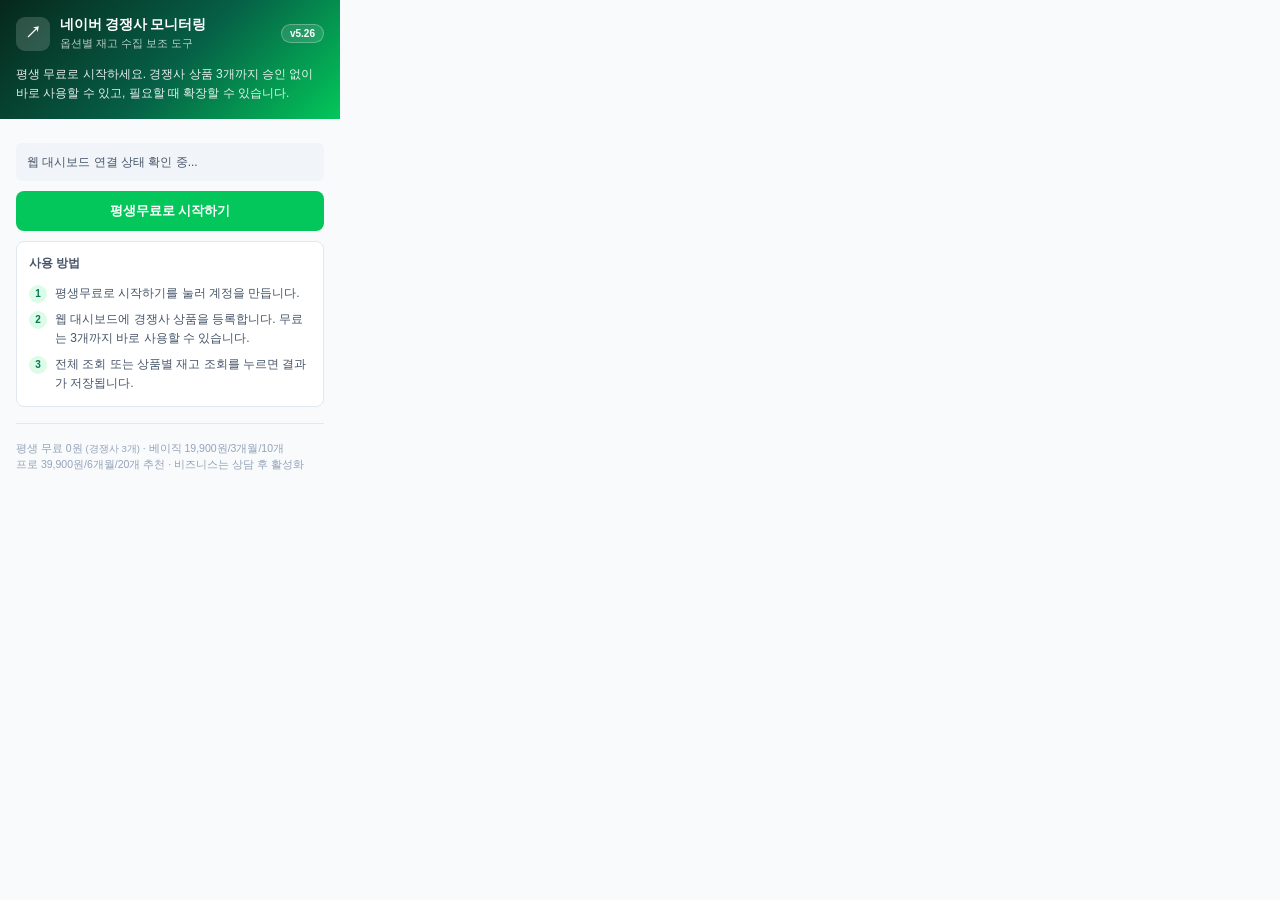
==== chrome_extension/popup.html @ c1a874cf "Block stale extension Coupang fetches" ====
<!DOCTYPE html>
<html lang="ko">
<head>
<meta charset="UTF-8">
<style>
  body { font-family: 'Segoe UI', sans-serif; width: 340px; padding: 0; margin: 0; background: #f8fafc; color:#0f172a; }
  .shell { padding: 16px; }
  .hero { background: linear-gradient(135deg,#06281c 0%,#065f46 52%,#03c75a 100%); color:#fff; padding:16px; }
  .brand-row { display:flex; align-items:center; justify-content:space-between; gap:10px; }
  .brand { display:flex; align-items:center; gap:10px; }
  .logo-mark { width:34px; height:34px; border-radius:9px; background:rgba(255,255,255,.16); display:flex; align-items:center; justify-content:center; font-weight:800; }
  h3 { font-size: 14px; font-weight: 800; margin: 0; letter-spacing:-.2px; }
  .subtitle { font-size:11px; opacity:.72; margin-top:2px; }
  .version { padding:3px 8px; border:1px solid rgba(255,255,255,.28); border-radius:999px; font-size:10px; font-weight:700; background:rgba(255,255,255,.12); }
  .hero-copy { margin-top:14px; font-size:12px; line-height:1.6; opacity:.9; }
  label { display:block; font-size:11px; font-weight:600; color:#475569; margin:8px 0 4px; }
  input { width:100%; padding:8px 9px; border:1px solid #cbd5e1; border-radius:6px; font-size:12px; box-sizing:border-box; }
  .btn {
    width: 100%; padding: 11px; border: none; border-radius: 8px;
    font-size: 13px; font-weight: 800; cursor: pointer; font-family: inherit;
    transition: transform .12s, background .15s;
  }
  .btn:hover { transform: translateY(-1px); }
  .btn-green  { background: #03c75a; color: #fff; }
  .btn-green:hover  { background: #02b350; }
  .btn-stop   { background: #ef4444; color: #fff; margin-top: 8px; display:none; }
  .btn-stop:hover   { background: #dc2626; }
  .btn-gray   { background: #e2e8f0; color: #475569; margin-top: 8px; }
  .btn-gray:hover   { background: #cbd5e1; }
  .btn:disabled { opacity: .5; cursor: not-allowed; }
  .msg { margin-top: 10px; font-size: 12px; padding: 9px 11px; border-radius: 6px; display: none; line-height: 1.6; white-space: pre-line; }
  .ok   { background: #dcfce7; color: #166534; }
  .err  { background: #fee2e2; color: #dc2626; }
  .info { background: #eff6ff; color: #1e40af; }
  .divider { height: 1px; background: #e2e8f0; margin: 16px 0; }
  .progress-bar { height: 4px; background: #e2e8f0; border-radius: 2px; margin-top: 8px; overflow: hidden; display:none; }
  .progress-fill { height: 100%; background: #03c75a; border-radius: 2px; transition: width .3s; }
  .tip { font-size: 10.5px; color: #94a3b8; margin-top: 10px; line-height: 1.6; }
  .login-state { display:none; margin: 8px 0 10px; padding: 9px 11px; background:#ecfdf5; color:#166534; border-radius:6px; font-size:12px; line-height:1.5; }
  .login-state strong { display:block; color:#14532d; overflow:hidden; text-overflow:ellipsis; white-space:nowrap; }
  .auth-loading { margin: 8px 0 10px; padding: 10px 11px; background:#f1f5f9; color:#475569; border-radius:6px; font-size:12px; line-height:1.5; }
  .link-btn { border:0; background:transparent; color:#475569; text-decoration:underline; padding:0; margin-top:6px; cursor:pointer; font-size:11px; }
  .panel { margin-top: 10px; padding: 12px; background:#fff; border:1px solid #e2e8f0; border-radius:8px; font-size:12px; color:#475569; line-height:1.6; }
  .steps { margin:10px 0 0; padding:0; list-style:none; display:grid; gap:7px; }
  .steps li { display:flex; gap:8px; align-items:flex-start; }
  .num { width:18px; height:18px; border-radius:50%; background:#dcfce7; color:#047857; display:inline-flex; align-items:center; justify-content:center; font-size:10px; font-weight:800; flex:0 0 auto; margin-top:1px; }
</style>
</head>
<body>

<div class="hero">
  <div class="brand-row">
    <div class="brand">
      <div class="logo-mark">↗</div>
      <div>
        <h3>네이버 경쟁사 모니터링</h3>
        <div class="subtitle">옵션별 재고 수집 보조 도구</div>
      </div>
    </div>
    <div class="version">v5.26</div>
  </div>
  <div class="hero-copy">평생 무료로 시작하세요. 경쟁사 상품 3개까지 승인 없이 바로 사용할 수 있고, 필요할 때 확장할 수 있습니다.</div>
</div>

<div class="shell">
  <div class="auth-loading" id="auth-loading">웹 대시보드 연결 상태 확인 중...</div>
  <div class="login-state" id="login-state"></div>

  <button class="btn btn-green" id="open-dashboard-btn-main" type="button">평생무료로 시작하기</button>
  <div class="panel">
    <strong>사용 방법</strong>
    <ul class="steps">
      <li><span class="num">1</span><span>평생무료로 시작하기를 눌러 계정을 만듭니다.</span></li>
      <li><span class="num">2</span><span>웹 대시보드에 경쟁사 상품을 등록합니다. 무료는 3개까지 바로 사용할 수 있습니다.</span></li>
      <li><span class="num">3</span><span>전체 조회 또는 상품별 재고 조회를 누르면 결과가 저장됩니다.</span></li>
    </ul>
  </div>
  <div class="msg" id="login-msg"></div>

  <div class="divider"></div>

  <button class="btn btn-stop" id="stop-btn">STOP</button>
  <div class="progress-bar" id="progress-bar"><div class="progress-fill" id="progress-fill"></div></div>
  <div class="msg" id="fetch-msg"></div>

  <div id="queue-section" style="display:none">
    <div class="divider"></div>
    <div style="font-size:12px;font-weight:600;color:#0f172a;margin-bottom:6px">대기 중인 개별 조회</div>
    <div class="progress-bar" id="queue-bar"><div class="progress-fill" id="queue-fill"></div></div>
    <div class="msg" id="queue-msg"></div>
  </div>

  <div class="tip">
    평생 무료 0원 <span style="font-size:9.5px">(경쟁사 3개)</span> · 베이직 19,900원/3개월/10개<br>
    프로 39,900원/6개월/20개 추천 · 비즈니스는 상담 후 활성화
  </div>
</div>

<script src="popup.js"></script>
</body>
</html>
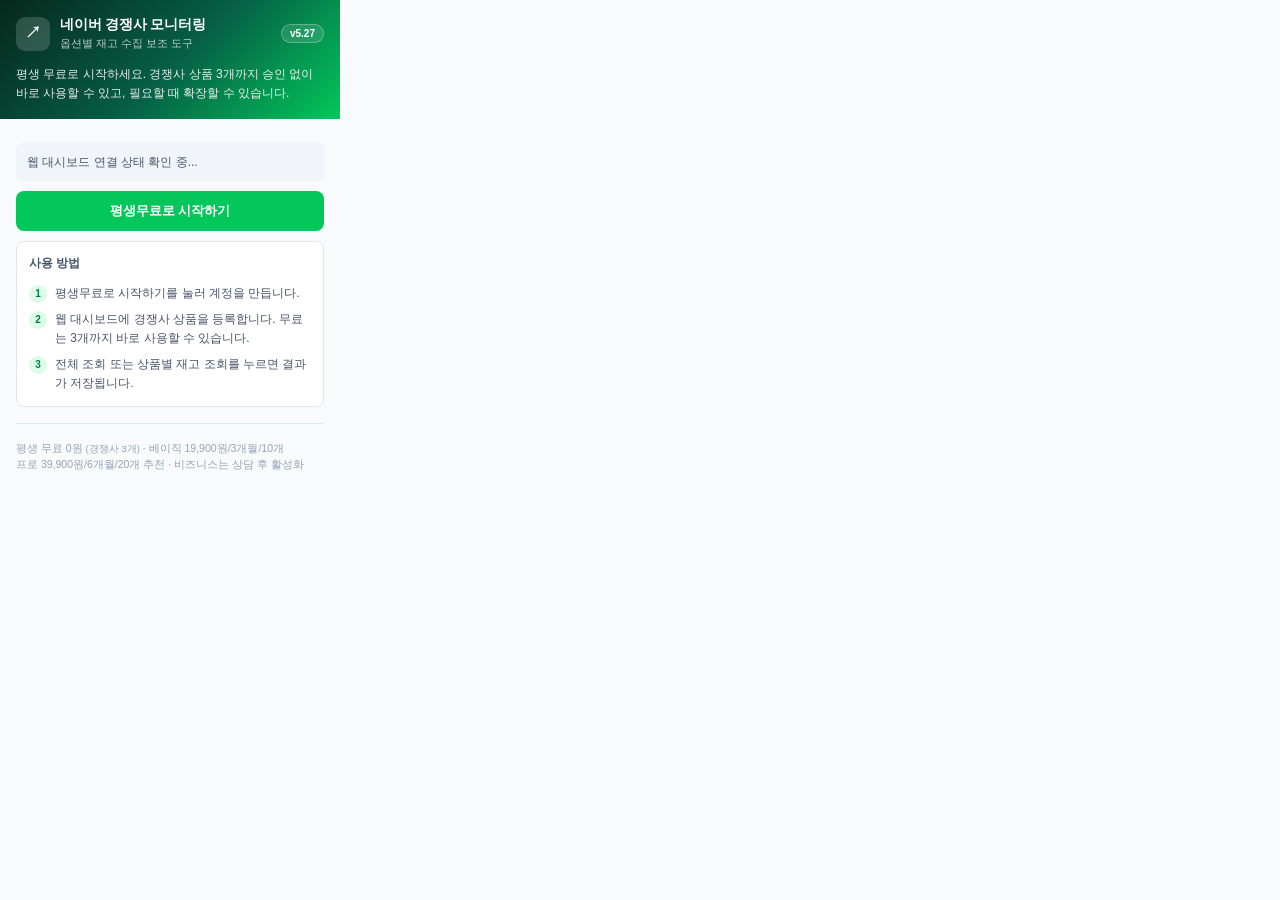
==== commit 8aefdee0: "Open Coupang stock checks in popup window" ====
--- a/chrome_extension/popup.html
+++ b/chrome_extension/popup.html
@@ -57,7 +57,7 @@
         <div class="subtitle">옵션별 재고 수집 보조 도구</div>
       </div>
     </div>
-    <div class="version">v5.26</div>
+    <div class="version">v5.27</div>
   </div>
   <div class="hero-copy">평생 무료로 시작하세요. 경쟁사 상품 3개까지 승인 없이 바로 사용할 수 있고, 필요할 때 확장할 수 있습니다.</div>
 </div>
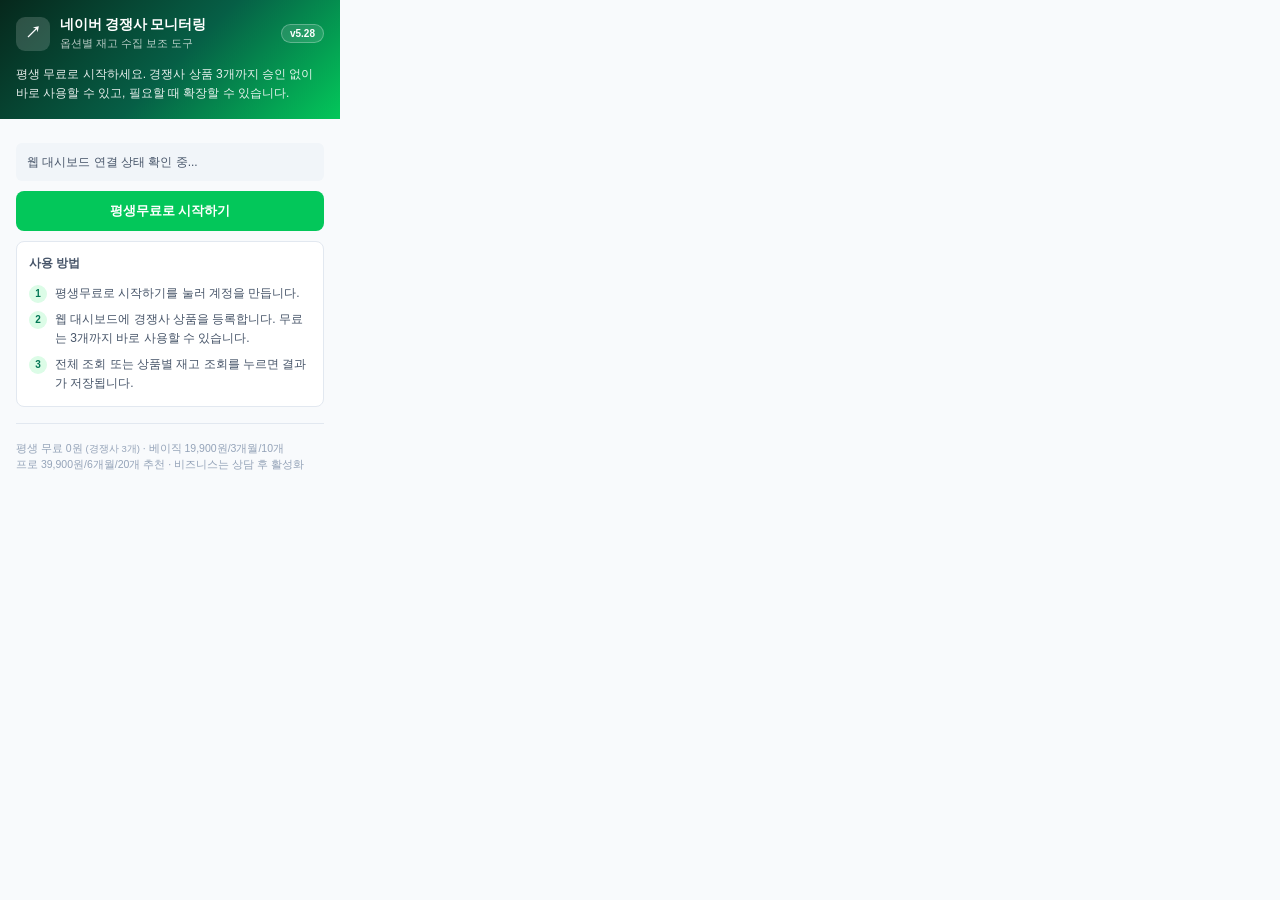
==== commit 09b80ace: "Speed up Coupang stock probes" ====
--- a/chrome_extension/popup.html
+++ b/chrome_extension/popup.html
@@ -57,7 +57,7 @@
         <div class="subtitle">옵션별 재고 수집 보조 도구</div>
       </div>
     </div>
-    <div class="version">v5.27</div>
+    <div class="version">v5.28</div>
   </div>
   <div class="hero-copy">평생 무료로 시작하세요. 경쟁사 상품 3개까지 승인 없이 바로 사용할 수 있고, 필요할 때 확장할 수 있습니다.</div>
 </div>
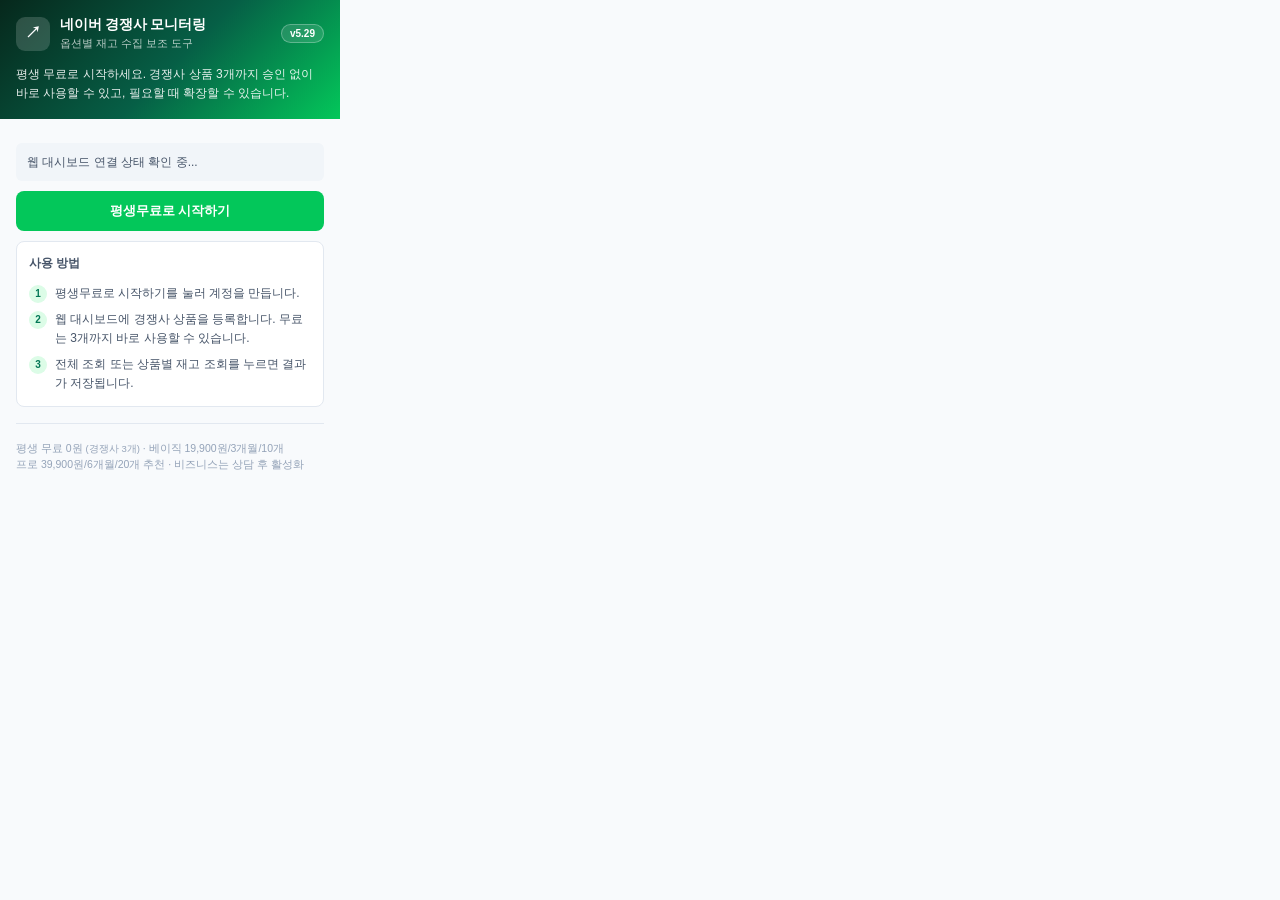
==== commit a2072851: "Reduce Coupang stock page wait" ====
--- a/chrome_extension/popup.html
+++ b/chrome_extension/popup.html
@@ -57,7 +57,7 @@
         <div class="subtitle">옵션별 재고 수집 보조 도구</div>
       </div>
     </div>
-    <div class="version">v5.28</div>
+    <div class="version">v5.29</div>
   </div>
   <div class="hero-copy">평생 무료로 시작하세요. 경쟁사 상품 3개까지 승인 없이 바로 사용할 수 있고, 필요할 때 확장할 수 있습니다.</div>
 </div>
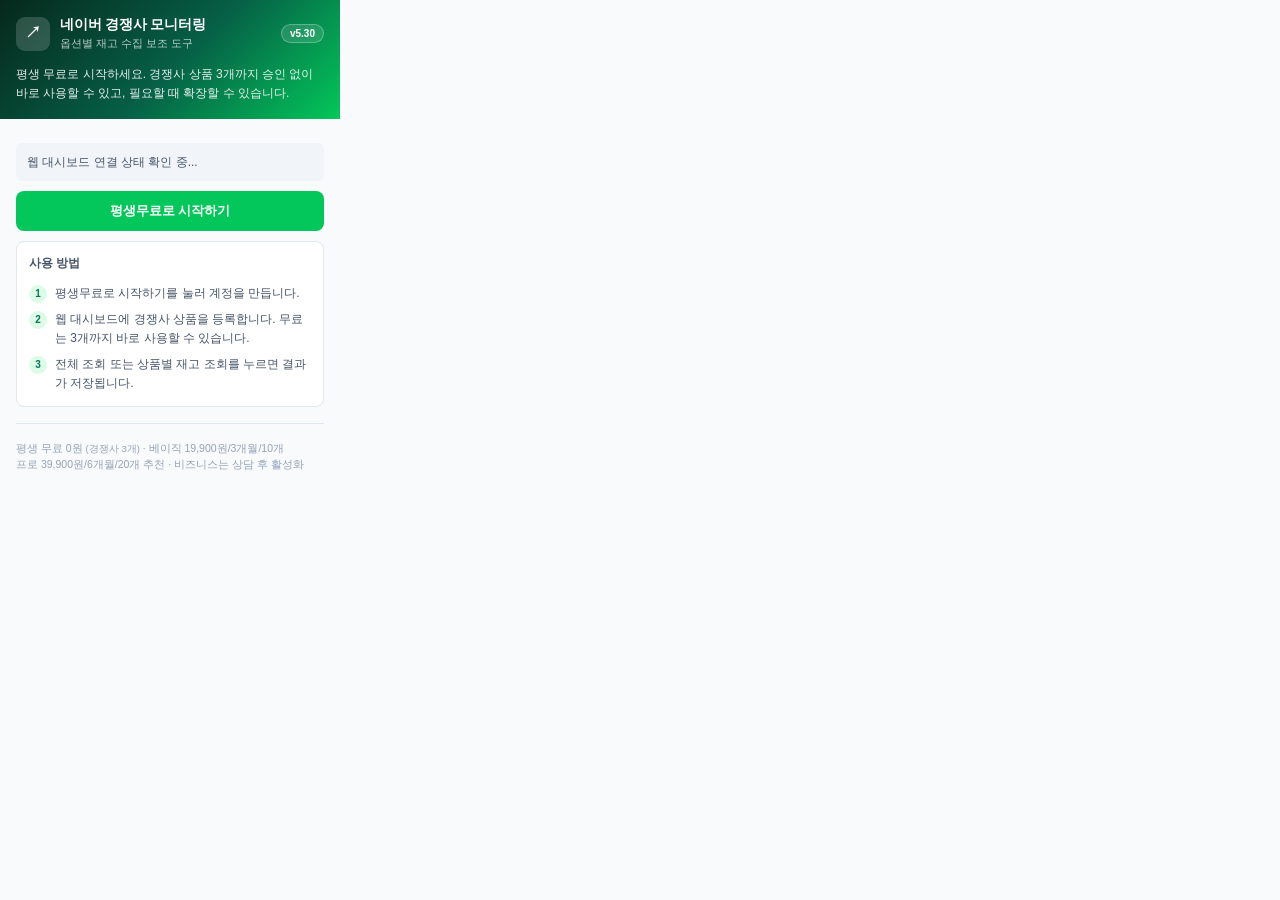
==== commit 8585e7af: "Optimize repeated Coupang stock checks" ====
--- a/chrome_extension/popup.html
+++ b/chrome_extension/popup.html
@@ -57,7 +57,7 @@
         <div class="subtitle">옵션별 재고 수집 보조 도구</div>
       </div>
     </div>
-    <div class="version">v5.29</div>
+    <div class="version">v5.30</div>
   </div>
   <div class="hero-copy">평생 무료로 시작하세요. 경쟁사 상품 3개까지 승인 없이 바로 사용할 수 있고, 필요할 때 확장할 수 있습니다.</div>
 </div>
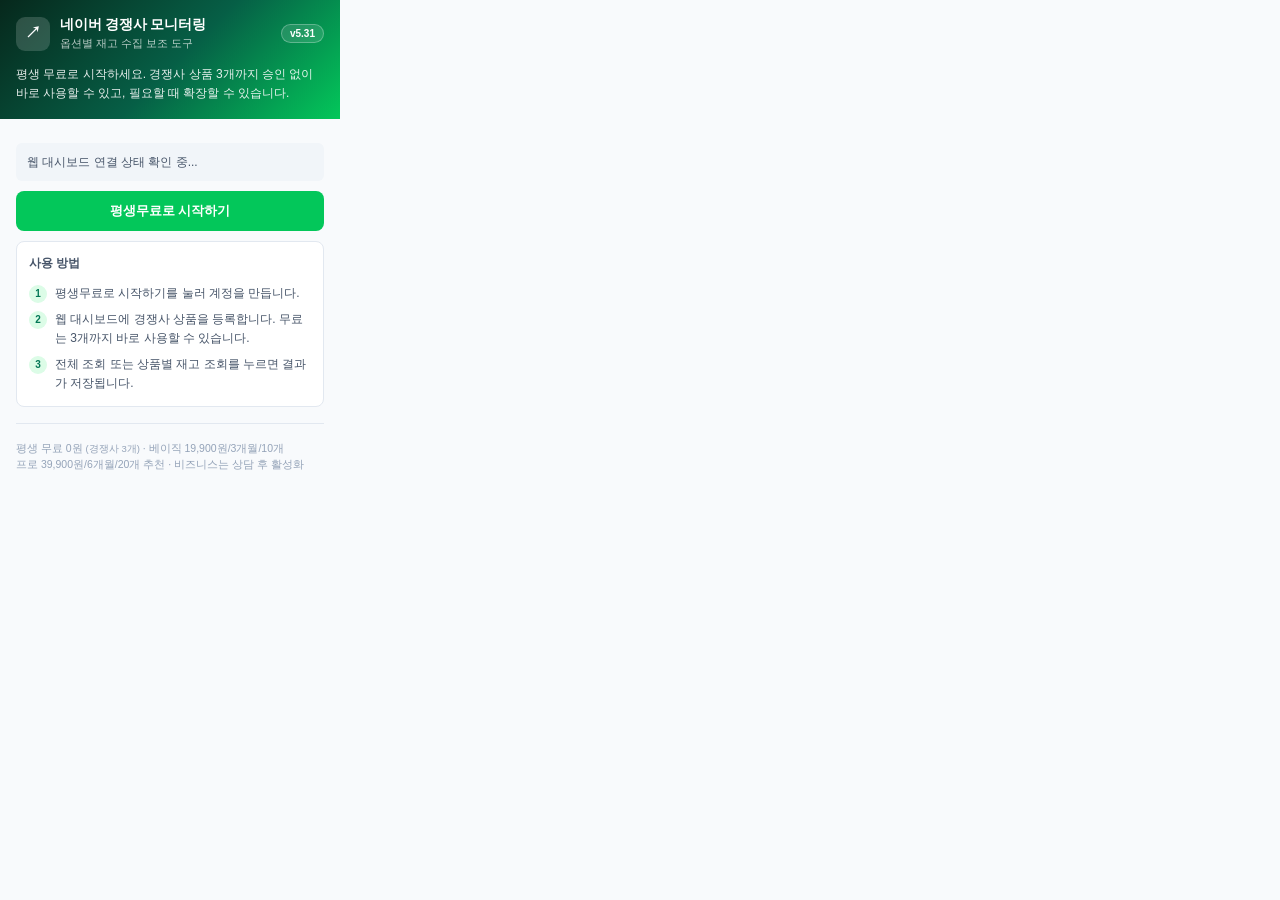
==== commit 5390a319: "Lighten Coupang stock pages" ====
--- a/chrome_extension/popup.html
+++ b/chrome_extension/popup.html
@@ -57,7 +57,7 @@
         <div class="subtitle">옵션별 재고 수집 보조 도구</div>
       </div>
     </div>
-    <div class="version">v5.30</div>
+    <div class="version">v5.31</div>
   </div>
   <div class="hero-copy">평생 무료로 시작하세요. 경쟁사 상품 3개까지 승인 없이 바로 사용할 수 있고, 필요할 때 확장할 수 있습니다.</div>
 </div>
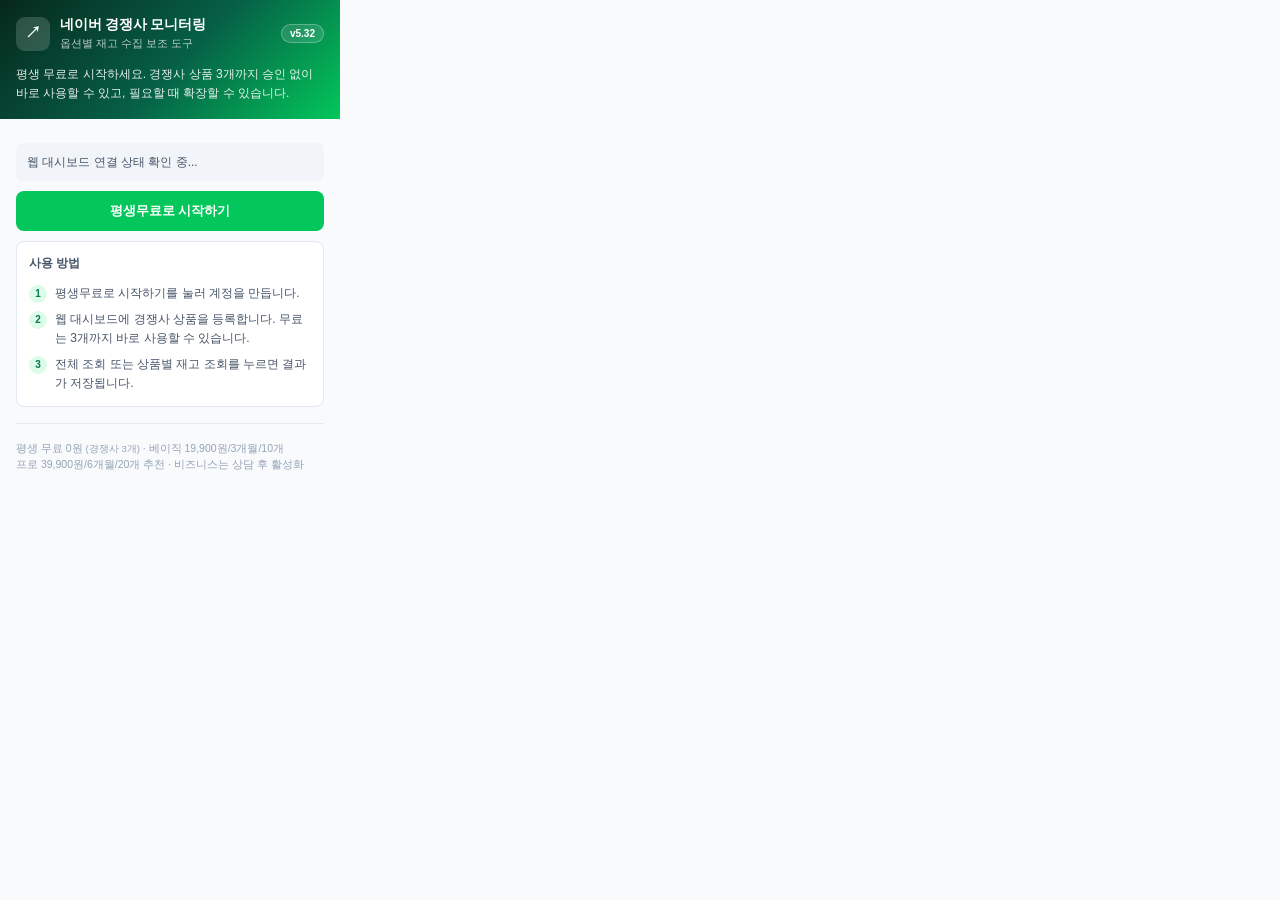
==== commit ee496b2b: "Try background Coupang stock probe first" ====
--- a/chrome_extension/popup.html
+++ b/chrome_extension/popup.html
@@ -57,7 +57,7 @@
         <div class="subtitle">옵션별 재고 수집 보조 도구</div>
       </div>
     </div>
-    <div class="version">v5.31</div>
+    <div class="version">v5.32</div>
   </div>
   <div class="hero-copy">평생 무료로 시작하세요. 경쟁사 상품 3개까지 승인 없이 바로 사용할 수 있고, 필요할 때 확장할 수 있습니다.</div>
 </div>
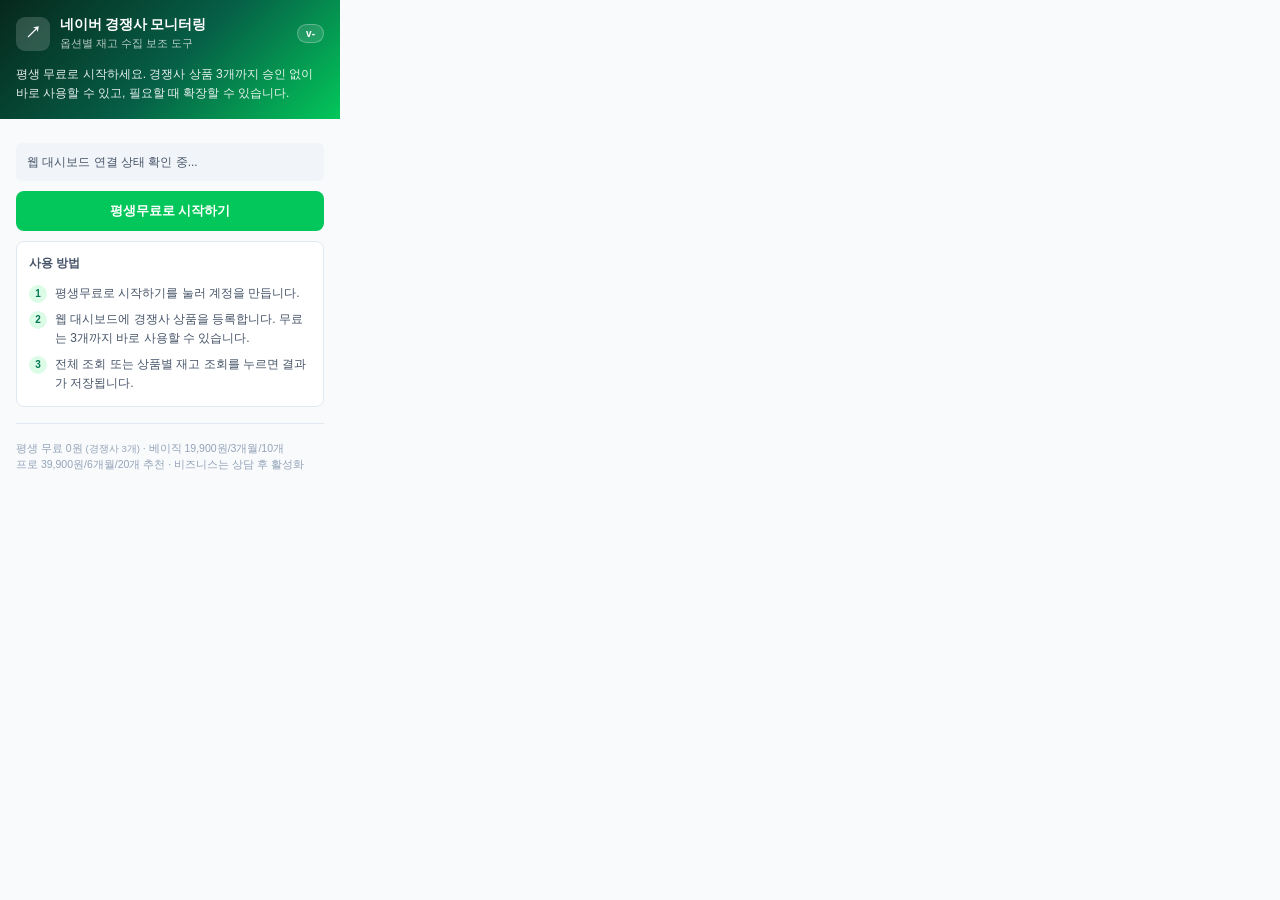
==== commit 72347be6: "Sync extension popup version" ====
--- a/chrome_extension/popup.html
+++ b/chrome_extension/popup.html
@@ -57,7 +57,7 @@
         <div class="subtitle">옵션별 재고 수집 보조 도구</div>
       </div>
     </div>
-    <div class="version">v5.32</div>
+    <div class="version" id="extension-version">v-</div>
   </div>
   <div class="hero-copy">평생 무료로 시작하세요. 경쟁사 상품 3개까지 승인 없이 바로 사용할 수 있고, 필요할 때 확장할 수 있습니다.</div>
 </div>
